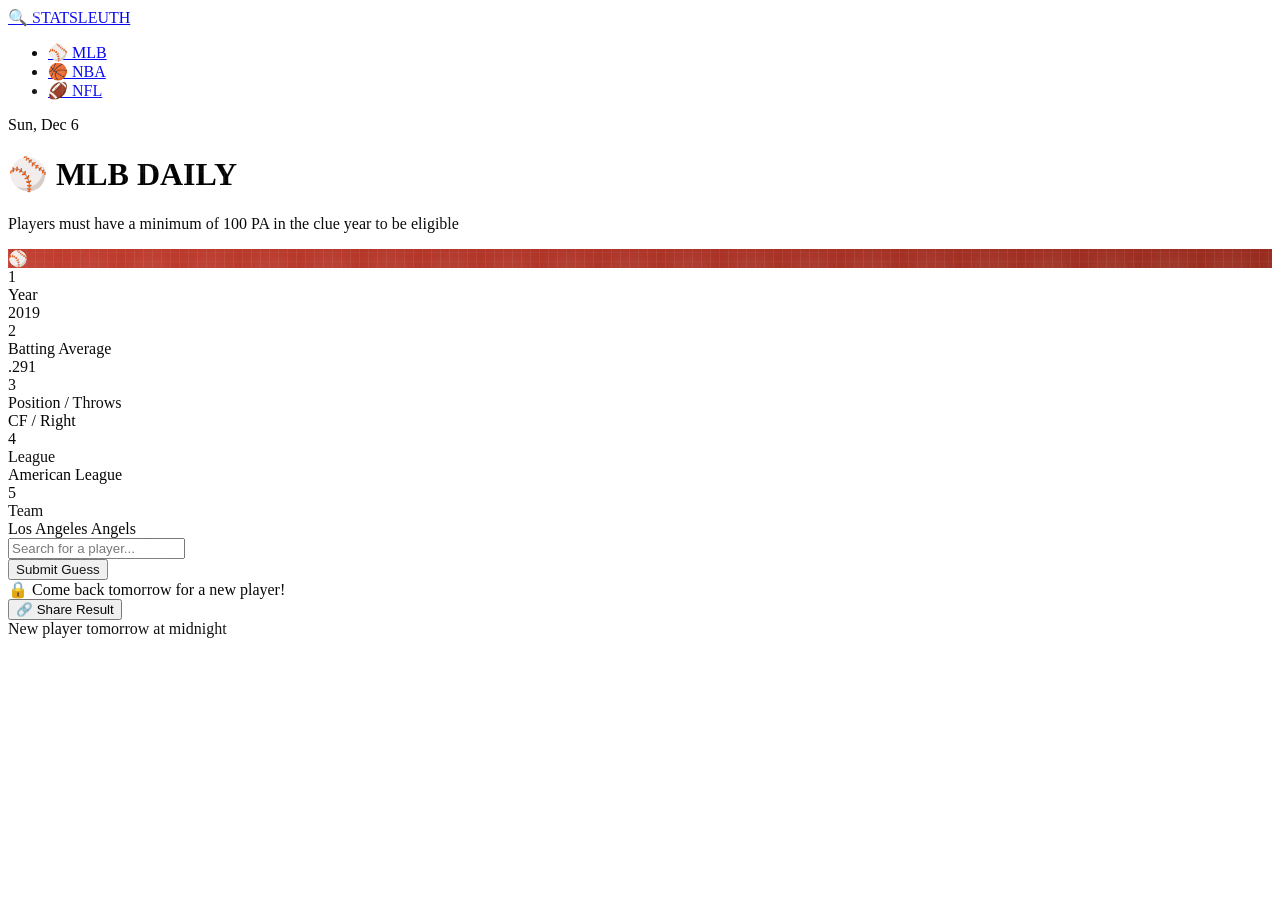
==== index.html @ 059c8471 "Add files via upload" ====
<!DOCTYPE html>
<html lang="en">
<head>
  <meta charset="UTF-8" />
  <meta http-equiv="refresh" content="0; url=mlb.html" />
  <title>StatSleuth</title>
</head>
<body>
  <p>Redirecting to <a href="mlb.html">StatSleuth</a>...</p>
</body>
</html>
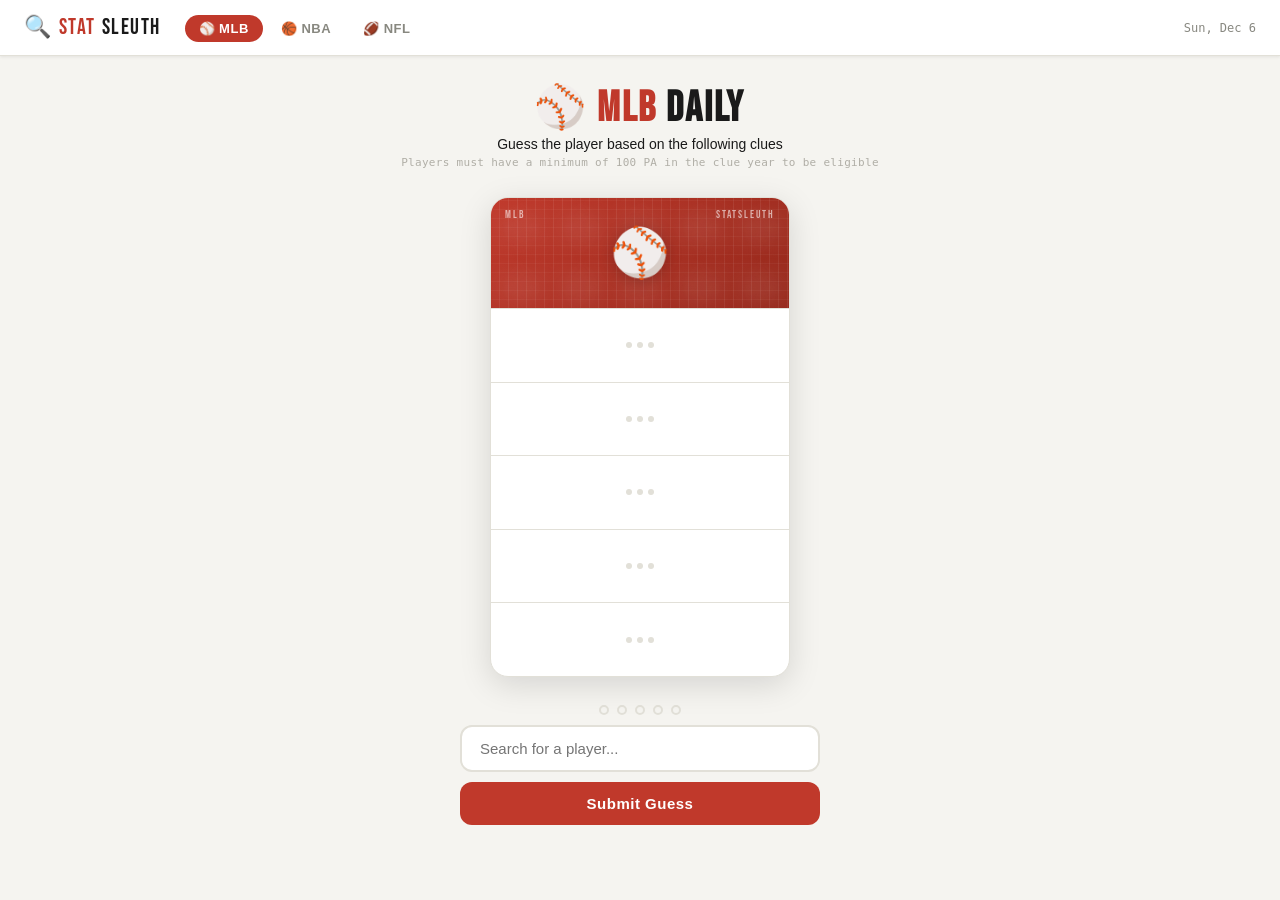
==== commit dfb9deb9: "Integrate Google Analytics tracking code Added Google Analytics tracking code to the HTML file." ====
--- a/index.html
+++ b/index.html
@@ -1,7 +1,15 @@
 <!DOCTYPE html>
 <html lang="en">
 <head>
-  <meta charset="UTF-8" />
+  <!-- Google tag (gtag.js) -->
+<script async src="https://www.googletagmanager.com/gtag/js?id=G-ZLGXC7EEFV"></script>
+<script>
+  window.dataLayer = window.dataLayer || [];
+  function gtag(){dataLayer.push(arguments);}
+  gtag('js', new Date());
+
+  gtag('config', 'G-ZLGXC7EEFV');
+</script>  <meta charset="UTF-8" />
   <meta http-equiv="refresh" content="0; url=mlb.html" />
   <title>StatSleuth</title>
 </head>
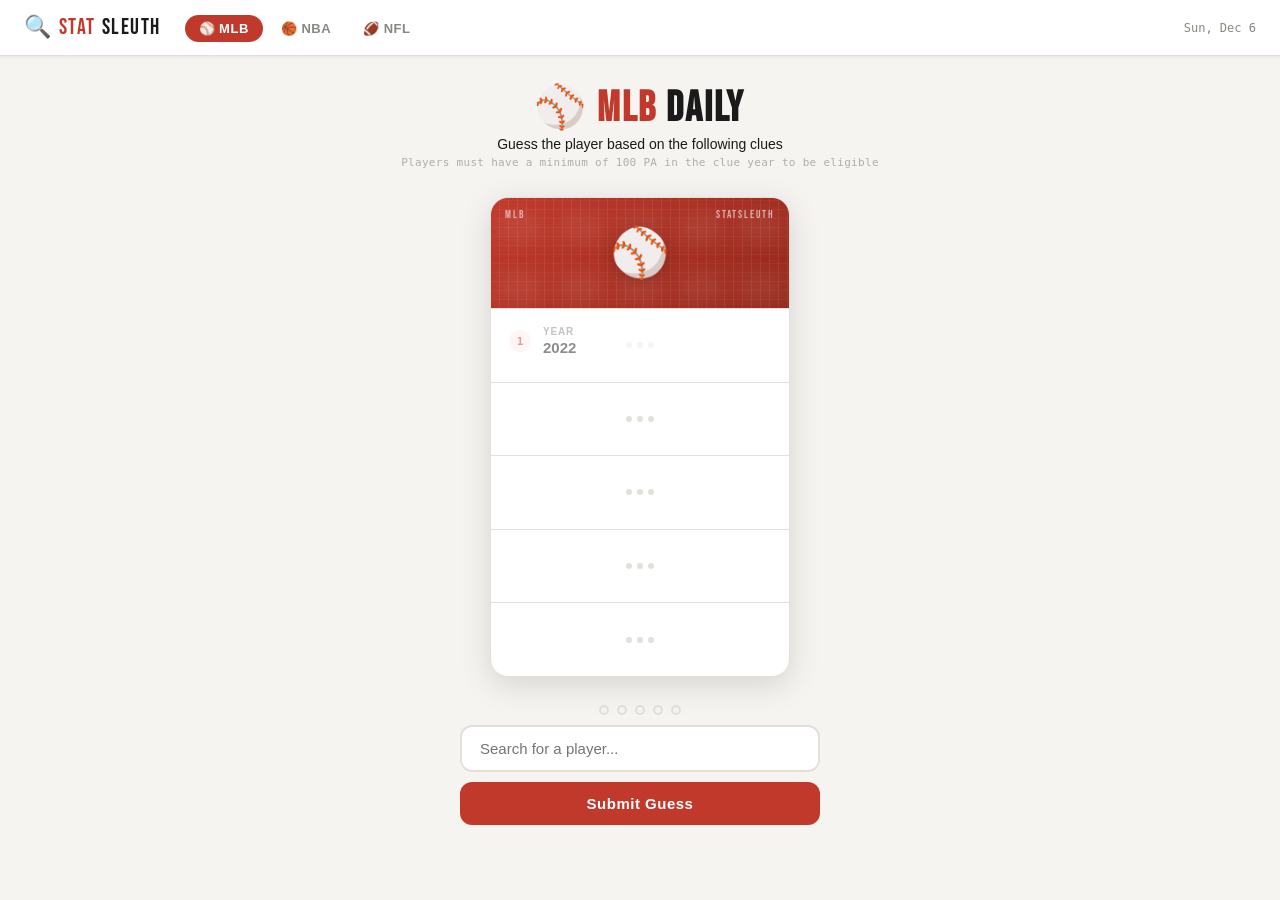
==== commit 7427ff60: "Add files via upload" ====
--- a/index.html
+++ b/index.html
@@ -9,7 +9,8 @@
   gtag('js', new Date());
 
   gtag('config', 'G-ZLGXC7EEFV');
-</script>  <meta charset="UTF-8" />
+</script>
+  <meta charset="UTF-8" />
   <meta http-equiv="refresh" content="0; url=mlb.html" />
   <title>StatSleuth</title>
 </head>
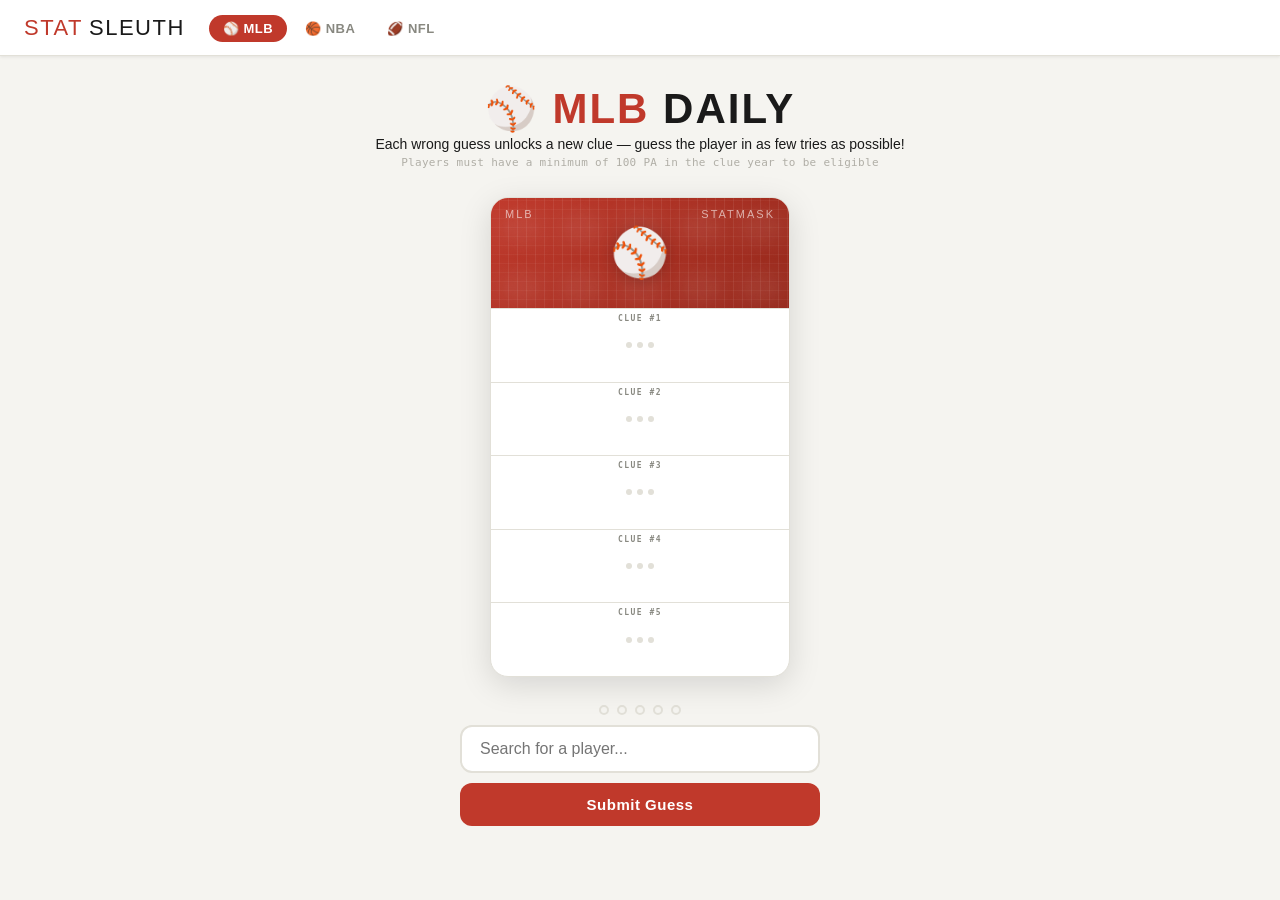
==== commit 308a491b: "Add files via upload" ====
--- a/index.html
+++ b/index.html
@@ -12,9 +12,9 @@
 </script>
   <meta charset="UTF-8" />
   <meta http-equiv="refresh" content="0; url=mlb.html" />
-  <title>StatSleuth</title>
+  <title>StatMask</title>
 </head>
 <body>
-  <p>Redirecting to <a href="mlb.html">StatSleuth</a>...</p>
+  <p>Redirecting to <a href="mlb.html">StatMask</a>...</p>
 </body>
 </html>
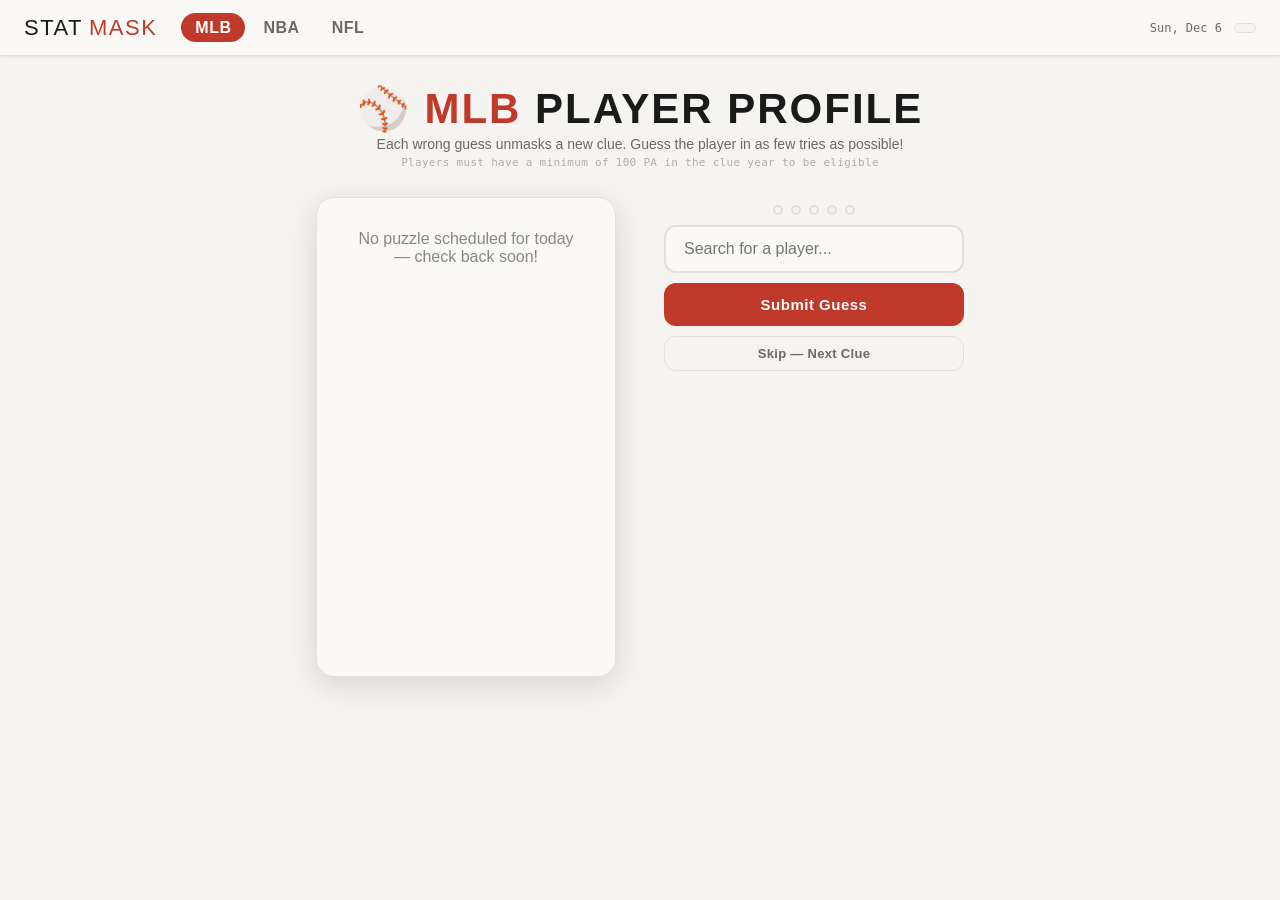
==== commit ab8447d6: "Add favicon, update emoji grid icons, hide nav streak on mobile - Add StatMask logo as favicon.png a" ====
--- a/index.html
+++ b/index.html
@@ -1,20 +1,12 @@
 <!DOCTYPE html>
 <html lang="en">
 <head>
-  <!-- Google tag (gtag.js) -->
-<script async src="https://www.googletagmanager.com/gtag/js?id=G-ZLGXC7EEFV"></script>
-<script>
-  window.dataLayer = window.dataLayer || [];
-  function gtag(){dataLayer.push(arguments);}
-  gtag('js', new Date());
-
-  gtag('config', 'G-ZLGXC7EEFV');
-</script>
   <meta charset="UTF-8" />
-  <meta http-equiv="refresh" content="0; url=mlb.html" />
+  <meta name="viewport" content="width=device-width, initial-scale=1.0" />
   <title>StatMask</title>
+  <link rel="icon" type="image/png" href="favicon.png" />
+  <style>body{display:none}</style>
+  <script>location.replace('mlb.html');</script>
 </head>
-<body>
-  <p>Redirecting to <a href="mlb.html">StatMask</a>...</p>
-</body>
+<body></body>
 </html>
